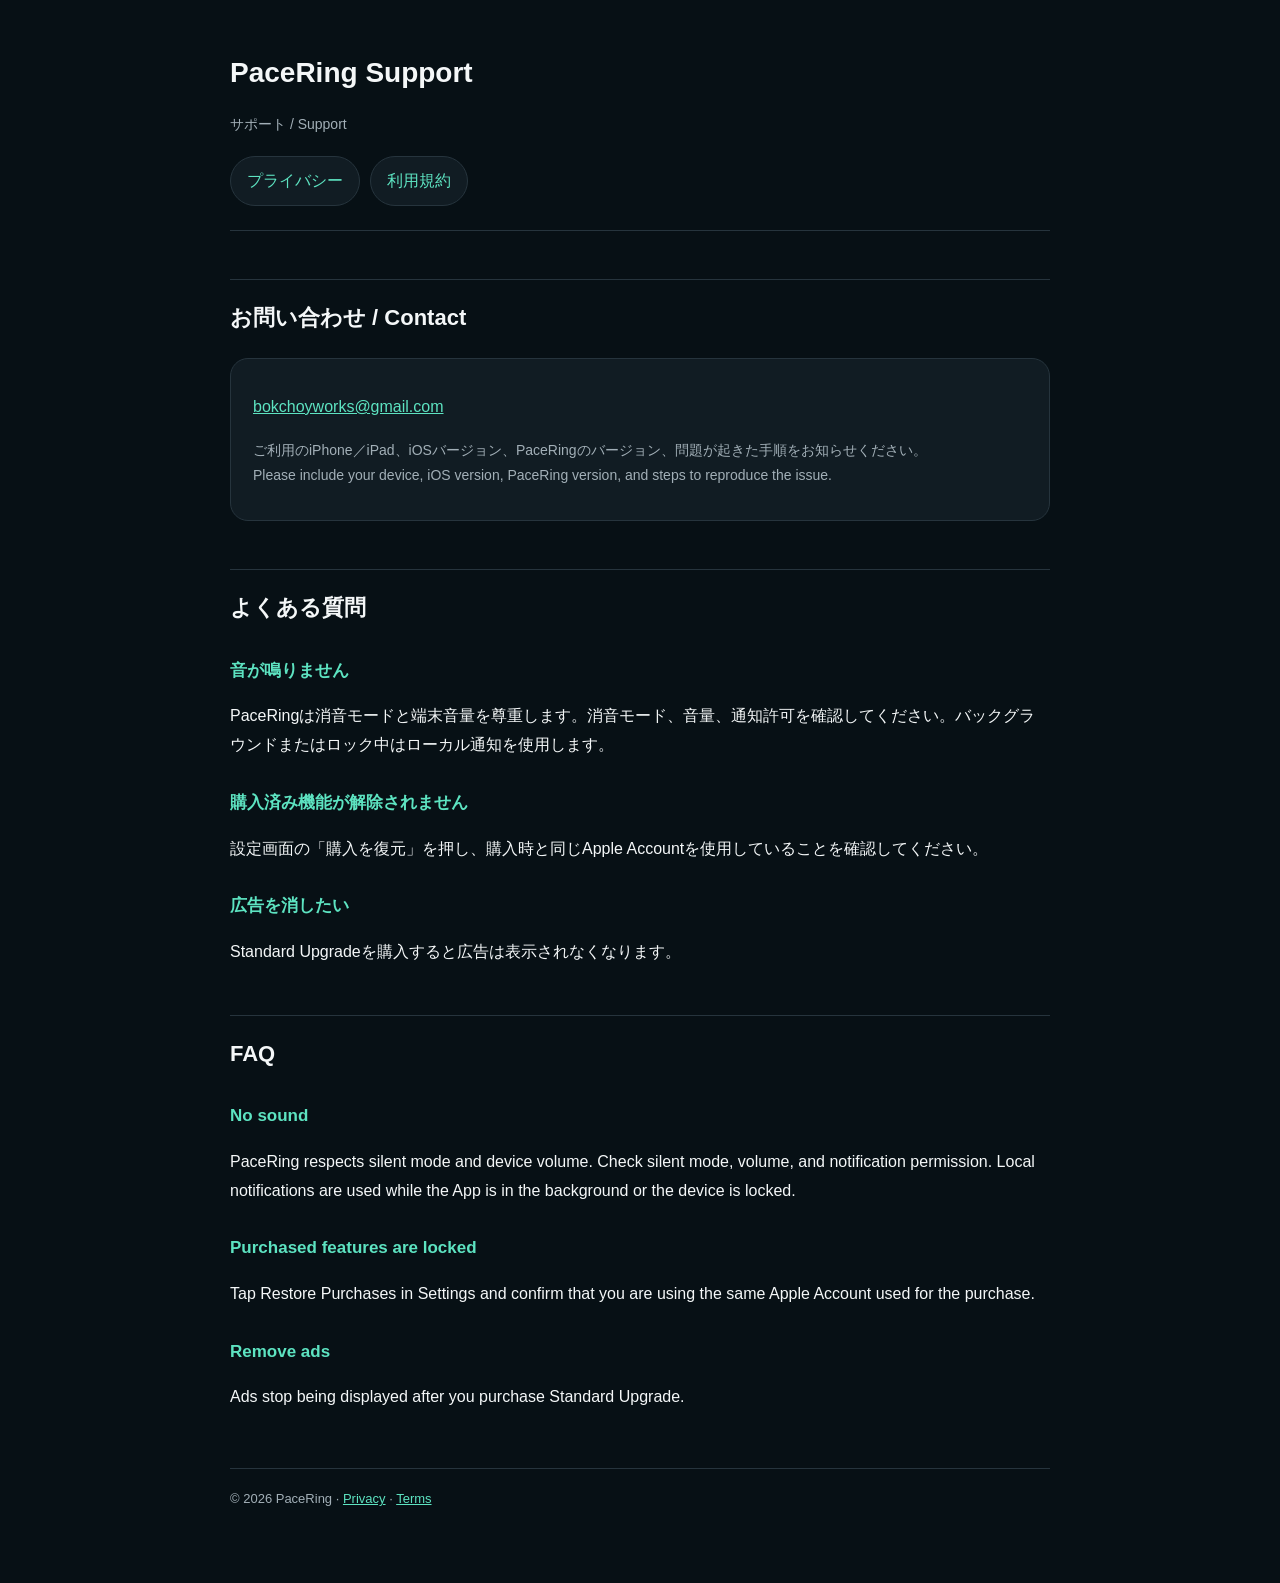
==== support.html @ 79685342 "Add files via upload" ====
<!doctype html><html lang="ja"><head><meta charset="utf-8"><meta name="viewport" content="width=device-width,initial-scale=1"><title>PaceRing Support</title><link rel="stylesheet" href="style.css"></head><body><main class="wrap">
<header><h1>PaceRing Support</h1><p class="muted">サポート / Support</p><div class="links"><a class="button" href="index.html">プライバシー</a><a class="button" href="terms.html">利用規約</a></div></header>
<section><h2>お問い合わせ / Contact</h2><div class="card"><p><a href="mailto:bokchoyworks@gmail.com">bokchoyworks@gmail.com</a></p><p class="muted">ご利用のiPhone／iPad、iOSバージョン、PaceRingのバージョン、問題が起きた手順をお知らせください。<br>Please include your device, iOS version, PaceRing version, and steps to reproduce the issue.</p></div>
<h2>よくある質問</h2><h3>音が鳴りません</h3><p>PaceRingは消音モードと端末音量を尊重します。消音モード、音量、通知許可を確認してください。バックグラウンドまたはロック中はローカル通知を使用します。</p>
<h3>購入済み機能が解除されません</h3><p>設定画面の「購入を復元」を押し、購入時と同じApple Accountを使用していることを確認してください。</p>
<h3>広告を消したい</h3><p>Standard Upgradeを購入すると広告は表示されなくなります。</p>
<h2>FAQ</h2><h3>No sound</h3><p>PaceRing respects silent mode and device volume. Check silent mode, volume, and notification permission. Local notifications are used while the App is in the background or the device is locked.</p>
<h3>Purchased features are locked</h3><p>Tap Restore Purchases in Settings and confirm that you are using the same Apple Account used for the purchase.</p>
<h3>Remove ads</h3><p>Ads stop being displayed after you purchase Standard Upgrade.</p></section>
<footer>© 2026 PaceRing · <a href="index.html">Privacy</a> · <a href="terms.html">Terms</a></footer></main></body></html>
---- style.css ----
:root{--bg:#071015;--card:#111c23;--line:#26343d;--text:#f4f7f8;--muted:#a2afb7;--mint:#5de3c1}
*{box-sizing:border-box}html{scroll-behavior:smooth}body{margin:0;background:var(--bg);color:var(--text);font-family:-apple-system,BlinkMacSystemFont,"Hiragino Sans","Noto Sans JP","Segoe UI",sans-serif;line-height:1.8;padding:0 20px 72px}.wrap{max-width:820px;margin:auto}header{padding:48px 0 24px;border-bottom:1px solid var(--line)}h1{font-size:28px;margin:0 0 4px}h2{font-size:22px;margin:48px 0 12px;padding-top:18px;border-top:1px solid var(--line)}h3{font-size:17px;margin:28px 0 6px;color:var(--mint)}p,li{color:var(--text)}.muted,.date{color:var(--muted);font-size:14px}.card{background:var(--card);border:1px solid var(--line);border-radius:18px;padding:18px 22px;margin:20px 0}.links{display:flex;flex-wrap:wrap;gap:10px;margin-top:18px}.button{display:inline-block;padding:10px 16px;border-radius:999px;background:var(--card);border:1px solid var(--line);color:var(--mint);text-decoration:none}a{color:var(--mint)}footer{margin-top:56px;padding-top:18px;border-top:1px solid var(--line);color:var(--muted);font-size:13px}ul{padding-left:1.3em}
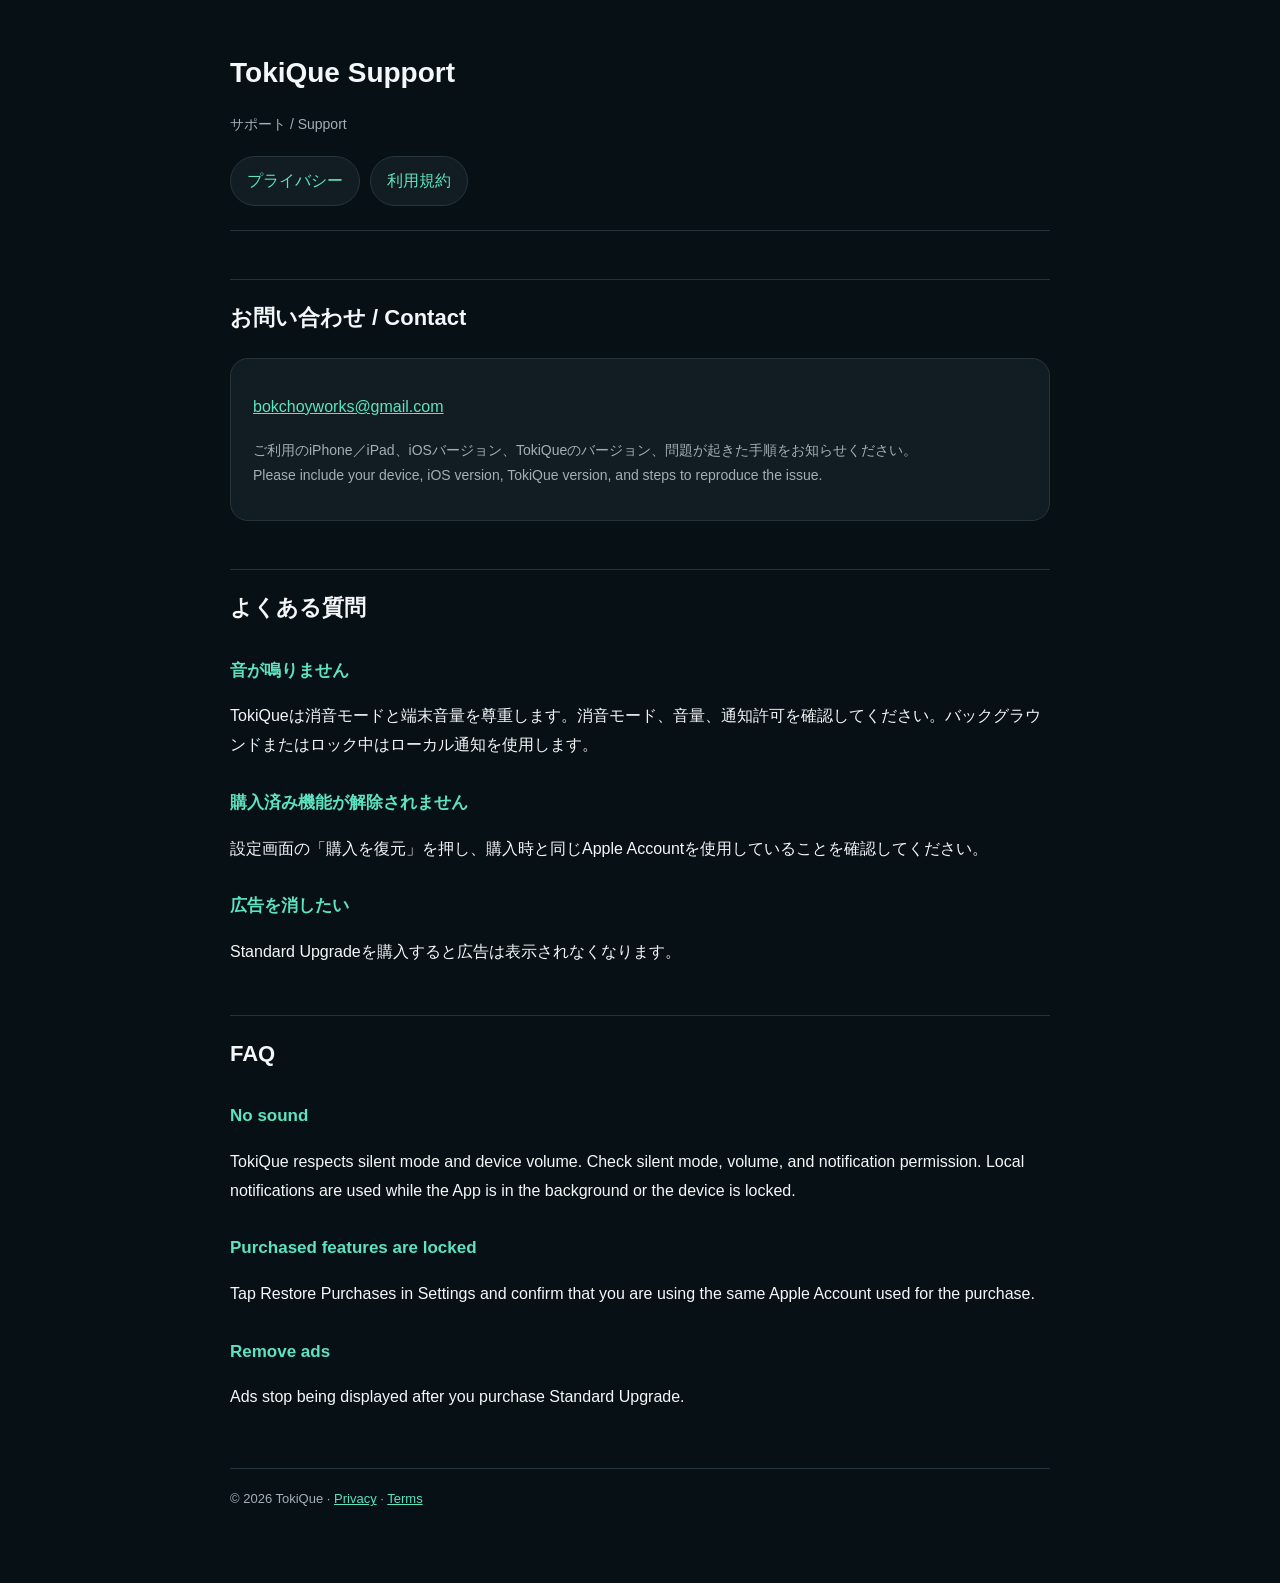
==== commit b1a565d3: "Rename PaceRing to TokiQue on support.html" ====
--- a/support.html
+++ b/support.html
@@ -1,10 +1,10 @@
-<!doctype html><html lang="ja"><head><meta charset="utf-8"><meta name="viewport" content="width=device-width,initial-scale=1"><title>PaceRing Support</title><link rel="stylesheet" href="style.css"></head><body><main class="wrap">
-<header><h1>PaceRing Support</h1><p class="muted">サポート / Support</p><div class="links"><a class="button" href="index.html">プライバシー</a><a class="button" href="terms.html">利用規約</a></div></header>
-<section><h2>お問い合わせ / Contact</h2><div class="card"><p><a href="mailto:bokchoyworks@gmail.com">bokchoyworks@gmail.com</a></p><p class="muted">ご利用のiPhone／iPad、iOSバージョン、PaceRingのバージョン、問題が起きた手順をお知らせください。<br>Please include your device, iOS version, PaceRing version, and steps to reproduce the issue.</p></div>
-<h2>よくある質問</h2><h3>音が鳴りません</h3><p>PaceRingは消音モードと端末音量を尊重します。消音モード、音量、通知許可を確認してください。バックグラウンドまたはロック中はローカル通知を使用します。</p>
+<!doctype html><html lang="ja"><head><meta charset="utf-8"><meta name="viewport" content="width=device-width,initial-scale=1"><title>TokiQue Support</title><link rel="stylesheet" href="style.css"></head><body><main class="wrap">
+<header><h1>TokiQue Support</h1><p class="muted">サポート / Support</p><div class="links"><a class="button" href="index.html">プライバシー</a><a class="button" href="terms.html">利用規約</a></div></header>
+<section><h2>お問い合わせ / Contact</h2><div class="card"><p><a href="mailto:bokchoyworks@gmail.com">bokchoyworks@gmail.com</a></p><p class="muted">ご利用のiPhone／iPad、iOSバージョン、TokiQueのバージョン、問題が起きた手順をお知らせください。<br>Please include your device, iOS version, TokiQue version, and steps to reproduce the issue.</p></div>
+<h2>よくある質問</h2><h3>音が鳴りません</h3><p>TokiQueは消音モードと端末音量を尊重します。消音モード、音量、通知許可を確認してください。バックグラウンドまたはロック中はローカル通知を使用します。</p>
 <h3>購入済み機能が解除されません</h3><p>設定画面の「購入を復元」を押し、購入時と同じApple Accountを使用していることを確認してください。</p>
 <h3>広告を消したい</h3><p>Standard Upgradeを購入すると広告は表示されなくなります。</p>
-<h2>FAQ</h2><h3>No sound</h3><p>PaceRing respects silent mode and device volume. Check silent mode, volume, and notification permission. Local notifications are used while the App is in the background or the device is locked.</p>
+<h2>FAQ</h2><h3>No sound</h3><p>TokiQue respects silent mode and device volume. Check silent mode, volume, and notification permission. Local notifications are used while the App is in the background or the device is locked.</p>
 <h3>Purchased features are locked</h3><p>Tap Restore Purchases in Settings and confirm that you are using the same Apple Account used for the purchase.</p>
 <h3>Remove ads</h3><p>Ads stop being displayed after you purchase Standard Upgrade.</p></section>
-<footer>© 2026 PaceRing · <a href="index.html">Privacy</a> · <a href="terms.html">Terms</a></footer></main></body></html>
+<footer>© 2026 TokiQue · <a href="index.html">Privacy</a> · <a href="terms.html">Terms</a></footer></main></body></html>
